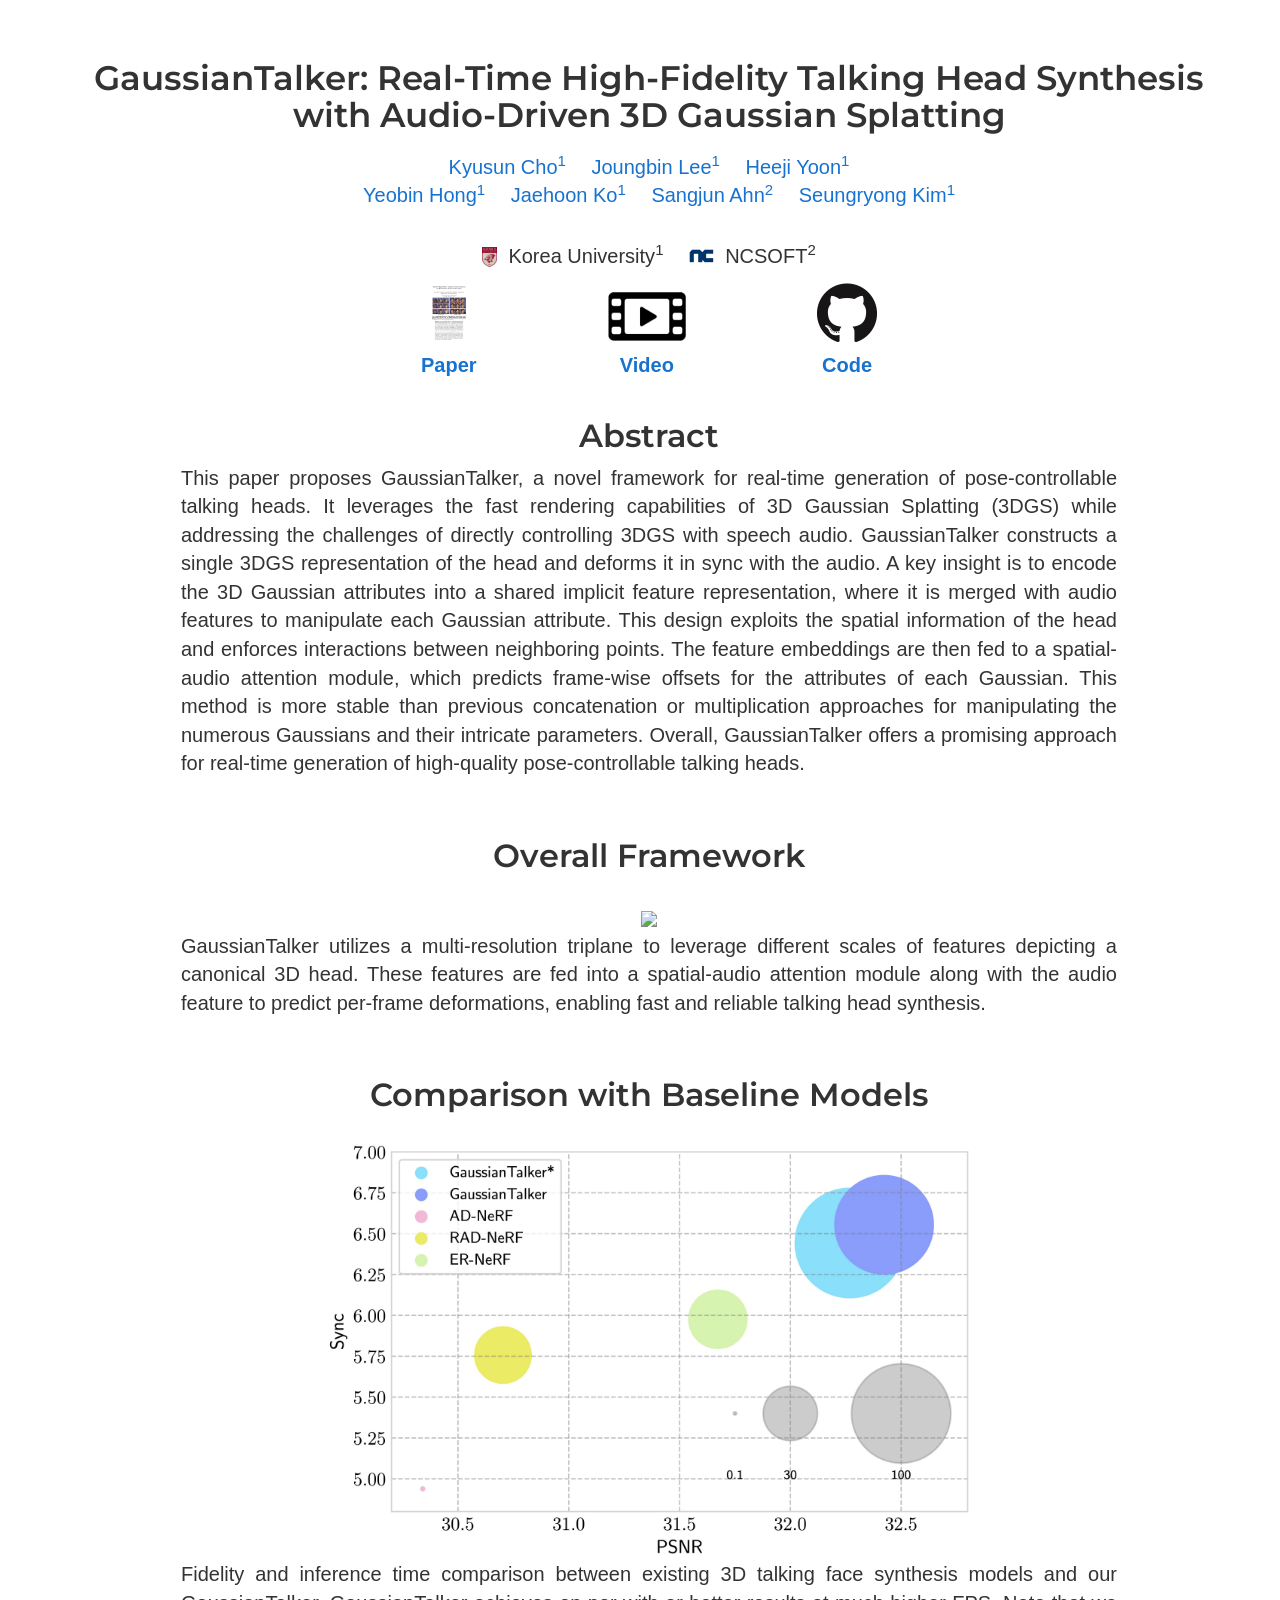
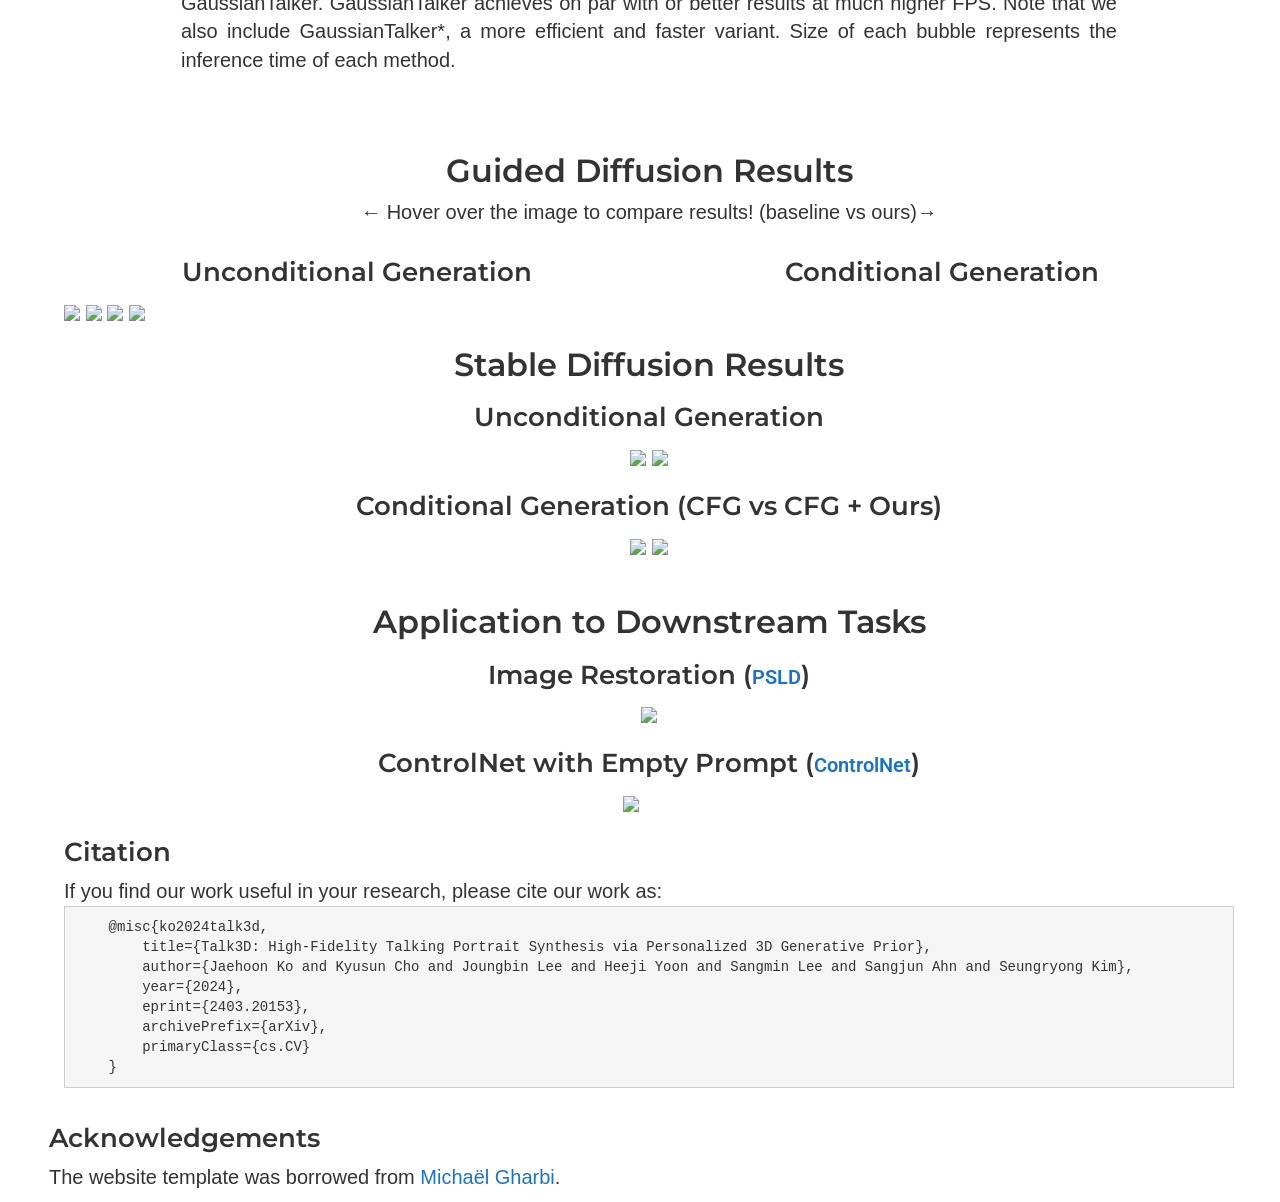
==== index.html @ bc88a886 "Start Project Page" ====
<!DOCTYPE html>
<html>

<head lang="en">
    <meta http-equiv="Content-Type" content="text/html; charset=UTF-8">

    <meta http-equiv="x-ua-compatible" content="ie=edge">

    <title>GaussianTalker</title>

    <meta name="description" content="">
    <meta name="viewport" content="width=device-width, initial-scale=1">

    <meta property="og:image:width" content="1200">
    <meta property="og:image:height" content="630">
    <meta property="og:type" content="website">
    <meta property="og:url" content="https://ku-cvlab.github.io/GaussianTalker/">
    <meta property="og:title" content="GaussianTalker:  Real-Time High-Fidelity Talking Head Synthesis with Audio-Driven 3D Gaussian Splatting">
    <meta property="og:description" content="">

    <link rel="stylesheet" href="css/bootstrap.min.css">
    <link rel="stylesheet" href="css/font-awesome.min.css">
    <link rel="stylesheet" href="css/codemirror.min.css">
    <link rel="stylesheet" href="css/app.css">

    <script src="js/jquery.min.js"></script>
    <script src="js/bootstrap.min.js"></script>
    <script src="js/codemirror.min.js"></script>
    <script src="js/clipboard.min.js"></script>
    <script src="js/video_comparison.js"></script>
    <script src="js/app.js"></script>
</head>

<!-- Google tag (gtag.js) -->
<script async src="https://www.googletagmanager.com/gtag/js?id=G-QVFM103BVF"></script>
<script>
    window.dataLayer = window.dataLayer || [];
    function gtag() { dataLayer.push(arguments); }
    gtag('js', new Date());

    gtag('config', 'G-QVFM103BVF');
</script>

<!-- Image Comparison Slider -->
<!-- https://github.com/sneas/img-comparison-slider -->
<script defer src="https://cdn.jsdelivr.net/npm/img-comparison-slider@8/dist/index.js"></script>
<link rel="stylesheet" href="https://cdn.jsdelivr.net/npm/img-comparison-slider@8/dist/styles.css" />

<body>
    <div style="margin-left:5%; margin-right:5%">
    <div class="container" id="header" style="text-align: center; margin: auto;">
        <div class="row" id="title-row" style="max-width: 100%; margin: 5 auto; display: inline-block">
            <h1 class="col-md-12 text-center" style="margin-top: 60px; font-size: 34px;" id="title">
                GaussianTalker: Real-Time High-Fidelity Talking Head Synthesis <br>with Audio-Driven 3D Gaussian Splatting<br>
                <!-- <small>
                    Arxiv 2024
                </small> -->
            </h1>
        </div>
        <div class="row" id="author-row" style="margin:0 auto;">
            <div class="col-md-12 text-center" style="display: table; margin:0 auto;">
                <a style="text-decoration:none" href="https://github.com/kyustorm7">
                    Kyusun&nbsp;Cho<sup>1</sup>
                </a>
                <span style="padding-left: 20px;"></span>
                <a style="text-decoration:none" href="https://github.com/joungbinlee">
                    Joungbin&nbsp;Lee<sup>1</sup>
                </a>
                <span style="padding-left: 20px;"></span>
                <a style="text-decoration:none" href="https://github.com/yoon-heez">
                    Heeji&nbsp;Yoon<sup>1</sup>
                </a>
                <br>
                <span style="padding-left: 20px;"></span>
                <a style="text-decoration:none" href="https://github.com/yeobinhong">
                    Yeobin&nbsp;Hong<sup>1</sup>
                </a>
                <span style="padding-left: 20px;"></span>
                <a style="text-decoration:none" href="https://github.com/mlnyang">
                    Jaehoon&nbsp;Ko<sup>1</sup>
                </a>
                <span style="padding-left: 20px;"></span>
                <a style="text-decoration:none">
                    Sangjun&nbsp;Ahn<sup>2</sup>
                </a>
                <span style="padding-left: 20px;"></span>
                <a style="text-decoration:none" href="https://cvlab.korea.ac.kr">
                    Seungryong&nbsp;Kim<sup>1</sup>
                </a>

                <table class="author-table" id="author-table">
                    <tr>
                        <td>
    <br>
                            <img src="./imgs/icons/Korea_University.png" width="15px">&nbsp;
                            Korea University<sup>1</sup>
                            <span style="padding-left: 20px;"></span>
                            <img src="./imgs/icons/NC.png" width="25px">&nbsp;
                            NCSOFT<sup>2</sup>
                        </td>
                    </tr>
                    
                </table>
                
            </div>
        </div>
    </div>
    <script>
        document.getElementById('author-row').style.maxWidth = document.getElementById("-row").clientWidth + 'px';
    </script>

    <div class="container" id="main">
        <div class="row">
            <div class="col-sm-6 col-sm-offset-3 text-center">
                <ul class="nav nav-pills nav-justified">
                    <li>
                        <a href="https://arxiv.org/abs/2403.20153">
                            <img src="./imgs/icons/Paper1.png" height="60px">
                            <h4><strong>Paper</strong></h4>
                        </a>
                    </li>
                    <li>
                        <a href="https://youtu.be/yW9No1LDetg" target="_blank">
                            <image src="./imgs/icons/video.png" height="60px">
                                <h4><strong>Video</strong></h4>
                        </a>
                    </li>
                    <li>
                        <a href="https://github.com/KU-CVLAB/gaussiantalker" target="_blank">
                            <image src="./imgs/icons/github.png" height="60px">
                                <h4><strong>Code</strong></h4>
                        </a>
                    </li>
                </ul>
            </div>
        </div>


        <div class="row">
            <div class="text-center col-md-offset-0">
            <h2>
                Abstract
            </h2>
            </div>
            <div style="text-align:justify;  margin-left:10%; margin-right:10%">
                This paper proposes GaussianTalker, a novel framework for real-time generation of pose-controllable talking heads. It leverages the fast rendering capabilities of 3D Gaussian Splatting (3DGS) while addressing the challenges of directly controlling 3DGS with speech audio. GaussianTalker constructs a single 3DGS representation of the head and deforms it in sync with the audio. A key insight is to encode the 3D Gaussian attributes into a shared implicit feature representation, where it is merged with audio features to manipulate each Gaussian attribute. This design exploits the spatial information of the head and enforces interactions between neighboring points. The feature embeddings are then fed to a spatial-audio attention module, which predicts frame-wise offsets for the attributes of each Gaussian. This method is more stable than previous concatenation or multiplication approaches for manipulating the numerous Gaussians and their intricate parameters. Overall, GaussianTalker offers a promising approach for real-time generation of high-quality pose-controllable talking heads.
            </div>
        </div>

        <div class="row">
            <div class="text-center col-md-offset-0">
                <h2 style="margin-top: 60px; margin-bottom: 30px;">
                    Overall Framework
                </h2>
                <img src="imgs/main_figure.jpg" style="width: 75%;" width="100%">
                <div style="text-align:justify;  margin-left:10%; margin-right:10%">
                     GaussianTalker utilizes a multi-resolution triplane to leverage different
                    scales of features depicting a canonical 3D head. These features are fed into a spatial-audio attention module along with the
                    audio feature to predict per-frame deformations, enabling fast and reliable talking head synthesis.
                </div>
            </div>
        </div>

        <!-- <div class="container"> -->
            <div class="row">
                <div class="text-center col-md-offset-0">
                    <h2 style="margin-top: 60px; margin-bottom: 30px;">
                        Comparison with Baseline Models
                    </h2>
                    <img src="imgs/Teaser.jpg" style="width: 55%;" width="100%">
                    <div style="text-align:justify;  margin-left:10%; margin-right:10%">
                        Fidelity and inference time comparison between existing 3D talking face synthesis models and our GaussianTalker. GaussianTalker achieves on par with or better results at much higher FPS. Note that we also include GaussianTalker*, a more efficient and faster variant. Size of each bubble represents the inference time of each method.
                    </div>
                </div>
            </div>
        <!-- </div> -->


            <div class="row">
                <br><br>
                <div class="text-center col-md-offset-0">
                    <h2>
                        Guided Diffusion Results
                    </h2>
                    <p>← Hover over the image to compare results! (baseline vs ours)→</p>
                </div>
                <!-- <div class="text-center col-md-offset-0" style="margin-left: 10px;"> -->
                <!-- <div class="text-center col-md-offset-0">
                    <strong>
                        <h3>Unconditional Generation</h3>
                    </strong>
                    <img-comparison-slider style="width: 49%;" hover="hover">
                        <img slot="first" src="imgs/baseline/adm_uncond_baseline.png" width="100%" />
                        <img slot="second" src="imgs/ours/adm_uncond_ours.png" width="100%" />
                    </img-comparison-slider>
                    <strong>
                        <h3>Conditional Generation</h3>
                    </strong>
                    <img-comparison-slider style="width: 49%;" hover="hover" hover="hover">
                        <img slot="first" src="imgs/baseline/adm_cond_baseline0.png" width="100%" />
                        <img slot="second" src="imgs/ours/adm_cond_ours0.png" width="100%" />
                    </img-comparison-slider> -->
                <div class="col-md-6 text-center">
                    <strong>
                        <h3>Unconditional Generation</h3>
                    </strong>
                </div>
                <div class="col-md-6 text-center">
                    <strong>
                        <h3>Conditional Generation</h3>
                    </strong>
                </div>
                <img-comparison-slider style="width: 49%;" hover="hover" value="66">
                    <img slot="first" src="imgs/baseline/adm_uncond_baseline.jpg" width="100%" />
                    <img slot="second" src="imgs/ours/adm_uncond_ours.jpg" width="100%" />
                </img-comparison-slider>
                <img-comparison-slider style="width: 49%;" hover="hover">
                    <img slot="first" src="imgs/baseline/adm_cond_baseline0.jpg" width="100%" />
                    <img slot="second" src="imgs/ours/adm_cond_ours0.jpg" width="100%" />
                </img-comparison-slider>
            </div>


            <div class="row">
                <div class="text-center col-md-offset-0">
                    <h2>
                        Stable Diffusion Results
                    </h2>
                </div>
                <div class="text-center col-md-offset-0">
                    <strong>
                        <h3>Unconditional Generation</h3>
                    </strong>
                    <img-comparison-slider style="width: 49%;" hover="hover" value="66">
                        <img slot="first" src="imgs/baseline/sd_uncond_baseline_quarter.jpg" width="100%" />
                        <img slot="second" src="imgs/ours/sd_uncond_ours_quarter.jpg" width="100%" />
                    </img-comparison-slider>
                    <strong>
                        <h3>Conditional Generation (CFG vs CFG + Ours)</h3>
                    </strong>
                    <img-comparison-slider style="width: 75%;" hover="hover" value="66">
                        <img slot="first" src="imgs/baseline/sd_cfg.jpg" width="100%" />
                        <img slot="second" src="imgs/ours/sd_cfg_ours.jpg" width="100%" />
                    </img-comparison-slider>
                </div>
            </div>



            <div class="row">
                <div class="text-center col-md-offset-0">
                    <h2 style="margin-top: 45px; margin-bottom: 20px;">
                        Application to Downstream Tasks
                    </h2>

                    <strong>
                        <h3>Image Restoration (<a
                                href="https://github.com/LituRout/PSLD/tree/main?tab=readme-ov-file">PSLD</a>)
                        </h3>
                    </strong>
                    <img src="imgs/applications/psld_quarter_calibri.jpg" style="width: 75%;" width="100%">
                    <strong>
                        <h3>ControlNet with Empty Prompt (<a href="https://arxiv.org/abs/2302.05543">ControlNet</a>)
                        </h3>
                    </strong>
                    <img src="imgs/applications/controlnet_quarter.jpg" style="width: 75%; padding-right: 3%;" width="100%">
                </div>
            </div>

            <div class="row">
                <div style="text-align: left;">
                    <div class="col-md-offset-0">
                        <h3>
                            Citation
                        </h3>
                        If you find our work useful in your research, please cite our work as: 
                        <div class="form-group col-md-0">
                            <pre>
    @misc{ko2024talk3d,
        title={Talk3D: High-Fidelity Talking Portrait Synthesis via Personalized 3D Generative Prior}, 
        author={Jaehoon Ko and Kyusun Cho and Joungbin Lee and Heeji Yoon and Sangmin Lee and Sangjun Ahn and Seungryong Kim},
        year={2024},
        eprint={2403.20153},
        archivePrefix={arXiv},
        primaryClass={cs.CV}
    }</pre>
                        </div>
                    </div>
                </div>
    
                    <div class="row">
                        <div class="col-md-offset-0">
                            <h3>
                                <div style="text-align: left;">Acknowledgements</div>
                            </h3>
                            <p class="text-justify">
                                The website template was borrowed from <a href="http://mgharbi.com/">Michaël Gharbi</a>.
                            </p>
                        </div>
                    </div>
                </div>
            </div>
    
        </div>
    </body>
    
    </html>
---- css/codemirror.min.css ----
.CodeMirror{font-family:monospace;height:300px;color:black}.CodeMirror-lines{padding:4px 0}.CodeMirror pre{padding:0 4px}.CodeMirror-scrollbar-filler,.CodeMirror-gutter-filler{background-color:white}.CodeMirror-gutters{border-right:1px solid #ddd;background-color:#f7f7f7;white-space:nowrap}.CodeMirror-linenumber{padding:0 3px 0 5px;min-width:20px;text-align:right;color:#999;white-space:nowrap}.CodeMirror-guttermarker{color:black}.CodeMirror-guttermarker-subtle{color:#999}.CodeMirror-cursor{border-left:1px solid black;border-right:0;width:0}.CodeMirror div.CodeMirror-secondarycursor{border-left:1px solid silver}.cm-fat-cursor .CodeMirror-cursor{width:auto;border:0;background:#7e7}.cm-fat-cursor div.CodeMirror-cursors{z-index:1}.cm-animate-fat-cursor{width:auto;border:0;-webkit-animation:blink 1.06s steps(1) infinite;-moz-animation:blink 1.06s steps(1) infinite;animation:blink 1.06s steps(1) infinite;background-color:#7e7}@-moz-keyframes blink{50%{background-color:transparent}}@-webkit-keyframes blink{50%{background-color:transparent}}@keyframes blink{50%{background-color:transparent}}.cm-tab{display:inline-block;text-decoration:inherit}.CodeMirror-ruler{border-left:1px solid #ccc;position:absolute}.cm-s-default .cm-header{color:blue}.cm-s-default .cm-quote{color:#090}.cm-negative{color:#d44}.cm-positive{color:#292}.cm-header,.cm-strong{font-weight:bold}.cm-em{font-style:italic}.cm-link{text-decoration:underline}.cm-strikethrough{text-decoration:line-through}.cm-s-default .cm-keyword{color:#708}.cm-s-default .cm-atom{color:#219}.cm-s-default .cm-number{color:#164}.cm-s-default .cm-def{color:#00f}.cm-s-default .cm-variable-2{color:#05a}.cm-s-default .cm-variable-3{color:#085}.cm-s-default .cm-comment{color:#a50}.cm-s-default .cm-string{color:#a11}.cm-s-default .cm-string-2{color:#f50}.cm-s-default .cm-meta{color:#555}.cm-s-default .cm-qualifier{color:#555}.cm-s-default .cm-builtin{color:#30a}.cm-s-default .cm-bracket{color:#997}.cm-s-default .cm-tag{color:#170}.cm-s-default .cm-attribute{color:#00c}.cm-s-default .cm-hr{color:#999}.cm-s-default .cm-link{color:#00c}.cm-s-default .cm-error{color:red}.cm-invalidchar{color:red}.CodeMirror-composing{border-bottom:2px solid}div.CodeMirror span.CodeMirror-matchingbracket{color:#0f0}div.CodeMirror span.CodeMirror-nonmatchingbracket{color:#f22}.CodeMirror-matchingtag{background:rgba(255,150,0,.3)}.CodeMirror-activeline-background{background:#e8f2ff}.CodeMirror{position:relative;overflow:hidden;background:white}.CodeMirror-scroll{overflow:scroll !important;margin-bottom:-30px;margin-right:-30px;padding-bottom:30px;height:100%;outline:0;position:relative}.CodeMirror-sizer{position:relative;border-right:30px solid transparent}.CodeMirror-vscrollbar,.CodeMirror-hscrollbar,.CodeMirror-scrollbar-filler,.CodeMirror-gutter-filler{position:absolute;z-index:6;display:none}.CodeMirror-vscrollbar{right:0;top:0;overflow-x:hidden;overflow-y:scroll}.CodeMirror-hscrollbar{bottom:0;left:0;overflow-y:hidden;overflow-x:scroll}.CodeMirror-scrollbar-filler{right:0;bottom:0}.CodeMirror-gutter-filler{left:0;bottom:0}.CodeMirror-gutters{position:absolute;left:0;top:0;z-index:3}.CodeMirror-gutter{white-space:normal;height:100%;display:inline-block;margin-bottom:-30px;*zoom:1;*display:inline}.CodeMirror-gutter-wrapper{position:absolute;z-index:4;background:none !important;border:none !important}.CodeMirror-gutter-background{position:absolute;top:0;bottom:0;z-index:4}.CodeMirror-gutter-elt{position:absolute;cursor:default;z-index:4}.CodeMirror-gutter-wrapper{-webkit-user-select:none;-moz-user-select:none;user-select:none}.CodeMirror-lines{cursor:text;min-height:1px}.CodeMirror pre{-moz-border-radius:0;-webkit-border-radius:0;border-radius:0;border-width:0;background:transparent;font-family:inherit;font-size:inherit;margin:0;white-space:pre;word-wrap:normal;line-height:inherit;color:inherit;z-index:2;position:relative;overflow:visible;-webkit-tap-highlight-color:transparent}.CodeMirror-wrap pre{word-wrap:break-word;white-space:pre-wrap;word-break:normal}.CodeMirror-linebackground{position:absolute;left:0;right:0;top:0;bottom:0;z-index:0}.CodeMirror-linewidget{position:relative;z-index:2;overflow:auto}.CodeMirror-code{outline:0}.CodeMirror-scroll,.CodeMirror-sizer,.CodeMirror-gutter,.CodeMirror-gutters,.CodeMirror-linenumber{-moz-box-sizing:content-box;box-sizing:content-box}.CodeMirror-measure{position:absolute;width:100%;height:0;overflow:hidden;visibility:hidden}.CodeMirror-cursor{position:absolute}.CodeMirror-measure pre{position:static}div.CodeMirror-cursors{visibility:hidden;position:relative;z-index:3}div.CodeMirror-dragcursors{visibility:visible}.CodeMirror-focused div.CodeMirror-cursors{visibility:visible}.CodeMirror-selected{background:#d9d9d9}.CodeMirror-focused .CodeMirror-selected{background:#d7d4f0}.CodeMirror-crosshair{cursor:crosshair}.CodeMirror-line::selection,.CodeMirror-line>span::selection,.CodeMirror-line>span>span::selection{background:#d7d4f0}.CodeMirror-line::-moz-selection,.CodeMirror-line>span::-moz-selection,.CodeMirror-line>span>span::-moz-selection{background:#d7d4f0}.cm-searching{background:#ffa;background:rgba(255,255,0,.4)}.CodeMirror span{*vertical-align:text-bottom}.cm-force-border{padding-right:.1px}@media print{.CodeMirror div.CodeMirror-cursors{visibility:hidden}}.cm-tab-wrap-hack:after{content:''}span.CodeMirror-selectedtext{background:0}
---- css/app.css ----
/* latin-ext */
@font-face {
  font-family: 'Roboto';
  font-style: italic;
  font-weight: 400;
  src: local('Lato Italic'), local('Lato-Italic'), url(https://fonts.gstatic.com/s/lato/v15/S6u8w4BMUTPHjxsAUi-qNiXg7eU0.woff2) format('woff2');
  unicode-range: U+0100-024F, U+0259, U+1E00-1EFF, U+2020, U+20A0-20AB, U+20AD-20CF, U+2113, U+2C60-2C7F, U+A720-A7FF;
}

/* latin */
@font-face {
  font-family: 'Roboto';
  font-style: italic;
  font-weight: 400;
  src: local('Lato Italic'), local('Lato-Italic'), url(https://fonts.gstatic.com/s/lato/v15/S6u8w4BMUTPHjxsAXC-qNiXg7Q.woff2) format('woff2');
  unicode-range: U+0000-00FF, U+0131, U+0152-0153, U+02BB-02BC, U+02C6, U+02DA, U+02DC, U+2000-206F, U+2074, U+20AC, U+2122, U+2191, U+2193, U+2212, U+2215, U+FEFF, U+FFFD;
}

/* latin-ext */
@font-face {
  font-family: 'Roboto';
  font-style: italic;
  font-weight: 700;
  src: local('Lato Bold Italic'), local('Lato-BoldItalic'), url(https://fonts.gstatic.com/s/lato/v15/S6u_w4BMUTPHjxsI5wq_FQftx9897sxZ.woff2) format('woff2');
  unicode-range: U+0100-024F, U+0259, U+1E00-1EFF, U+2020, U+20A0-20AB, U+20AD-20CF, U+2113, U+2C60-2C7F, U+A720-A7FF;
}

/* latin */
@font-face {
  font-family: 'Roboto';
  font-style: italic;
  font-weight: 700;
  src: local('Lato Bold Italic'), local('Lato-BoldItalic'), url(https://fonts.gstatic.com/s/lato/v15/S6u_w4BMUTPHjxsI5wq_Gwftx9897g.woff2) format('woff2');
  unicode-range: U+0000-00FF, U+0131, U+0152-0153, U+02BB-02BC, U+02C6, U+02DA, U+02DC, U+2000-206F, U+2074, U+20AC, U+2122, U+2191, U+2193, U+2212, U+2215, U+FEFF, U+FFFD;
}

/* latin-ext */
@font-face {
  font-family: 'Roboto';
  font-style: normal;
  font-weight: 400;
  src: local('Lato Regular'), local('Lato-Regular'), url(https://fonts.gstatic.com/s/lato/v15/S6uyw4BMUTPHjxAwXiWtFCfQ7A.woff2) format('woff2');
  unicode-range: U+0100-024F, U+0259, U+1E00-1EFF, U+2020, U+20A0-20AB, U+20AD-20CF, U+2113, U+2C60-2C7F, U+A720-A7FF;
}

/* latin */
@font-face {
  font-family: 'Roboto';
  font-style: normal;
  font-weight: 400;
  src: local('Lato Regular'), local('Lato-Regular'), url(https://fonts.gstatic.com/s/lato/v15/S6uyw4BMUTPHjx4wXiWtFCc.woff2) format('woff2');
  unicode-range: U+0000-00FF, U+0131, U+0152-0153, U+02BB-02BC, U+02C6, U+02DA, U+02DC, U+2000-206F, U+2074, U+20AC, U+2122, U+2191, U+2193, U+2212, U+2215, U+FEFF, U+FFFD;
}

/* latin-ext */
@font-face {
  font-family: 'Roboto';
  font-style: normal;
  font-weight: 700;
  src: local('Lato Bold'), local('Lato-Bold'), url(https://fonts.gstatic.com/s/lato/v15/S6u9w4BMUTPHh6UVSwaPGQ3q5d0N7w.woff2) format('woff2');
  unicode-range: U+0100-024F, U+0259, U+1E00-1EFF, U+2020, U+20A0-20AB, U+20AD-20CF, U+2113, U+2C60-2C7F, U+A720-A7FF;
}

/* latin */
@font-face {
  font-family: 'Roboto';
  font-style: normal;
  font-weight: 700;
  src: local('Lato Bold'), local('Lato-Bold'), url(https://fonts.gstatic.com/s/lato/v15/S6u9w4BMUTPHh6UVSwiPGQ3q5d0.woff2) format('woff2');
  unicode-range: U+0000-00FF, U+0131, U+0152-0153, U+02BB-02BC, U+02C6, U+02DA, U+02DC, U+2000-206F, U+2074, U+20AC, U+2122, U+2191, U+2193, U+2212, U+2215, U+FEFF, U+FFFD;
}

a {
  color: #1772d0;
  text-decoration: none;
}

a:focus,
a:hover {
  color: #f09228;
  text-decoration: none;
}

body,
td,
th,
tr,
p,
a {
  font-family: 'Roboto', Verdana, Helvetica, sans-serif;
  font-size: 12px
}

strong {
  font-family: 'Roboto', Verdana, Helvetica, sans-serif;
  font-size: 12px;
}

heading {
  font-family: 'Roboto', Verdana, Helvetica, sans-serif;
  font-size: 12px;
}

papertitle {
  font-family: 'Roboto', Verdana, Helvetica, sans-serif;
  font-size: 10px;
  font-weight: 700
}
@media (min-width: 480px) {
  body,
  td,
  th,
  tr,
  p,
  a {
    font-family: 'Roboto', Verdana, Helvetica, sans-serif;
    font-size: 20px
  }

  strong {
    font-family: 'Roboto', Verdana, Helvetica, sans-serif;
    font-size: 20px;
  }

  heading {
    font-family: 'Roboto', Verdana, Helvetica, sans-serif;
    font-size: 22px;
  }

  papertitle {
    font-family: 'Roboto', Verdana, Helvetica, sans-serif;
    font-size: 14px;
    font-weight: 700
  }
}
name {
  font-family: 'Roboto', Verdana, Helvetica, sans-serif;
  font-size: 32px;
}

.one {
  width: 160px;
  height: 160px;
  position: relative;
}

.two {
  width: 160px;
  height: 160px;
  position: absolute;
  transition: opacity .2s ease-in-out;
  -moz-transition: opacity .2s ease-in-out;
  -webkit-transition: opacity .2s ease-in-out;
}

.fade {
  transition: opacity .2s ease-in-out;
  -moz-transition: opacity .2s ease-in-out;
  -webkit-transition: opacity .2s ease-in-out;
}

span.highlight {
  background-color: #ffffd0;
}

.CodeMirror {
  font-size: .8em;
  height: auto;
}

.CodeMirror-scroll {
  overflow-y: hidden;
  overflow-x: auto;
}



#header_img {
  margin-top: 2em;
  margin-bottom: 1em;
}

.list-inline {
  list-style: none;
  margin-left: -0.5em;
  margin-right: -0.5em;
  padding-left: 0;
}

.list-inline>li {
  display: inline-block;
  margin-left: 0.5em;
  margin-right: 0.5em;
}

.author-table,
th,
td {
  table-layout: fixed;
  vertical-align: top;
  margin-left: auto;
  margin-right: auto;
  max-width: none;
  width: auto;
  min-width: 50%;
  padding: 3px;
}

.video-compare-container {
  width: 63%;
  margin: 0 auto;
  position: relative;
  display: block;
  line-height: 0;
}

.video {
  width: 100%;
  height: auto;
  position: relative;
  top: 0;
  left: 0;
}

.videoMerge {
  position: relative;
  top: 0;
  left: 0;
  z-index: 10;
  width: 100%;
  display: block;
  margin: 0 auto;
  background-size: cover;
}

.cropped-video {
  width: 100%;
  overflow: hidden;
  display: block;
}
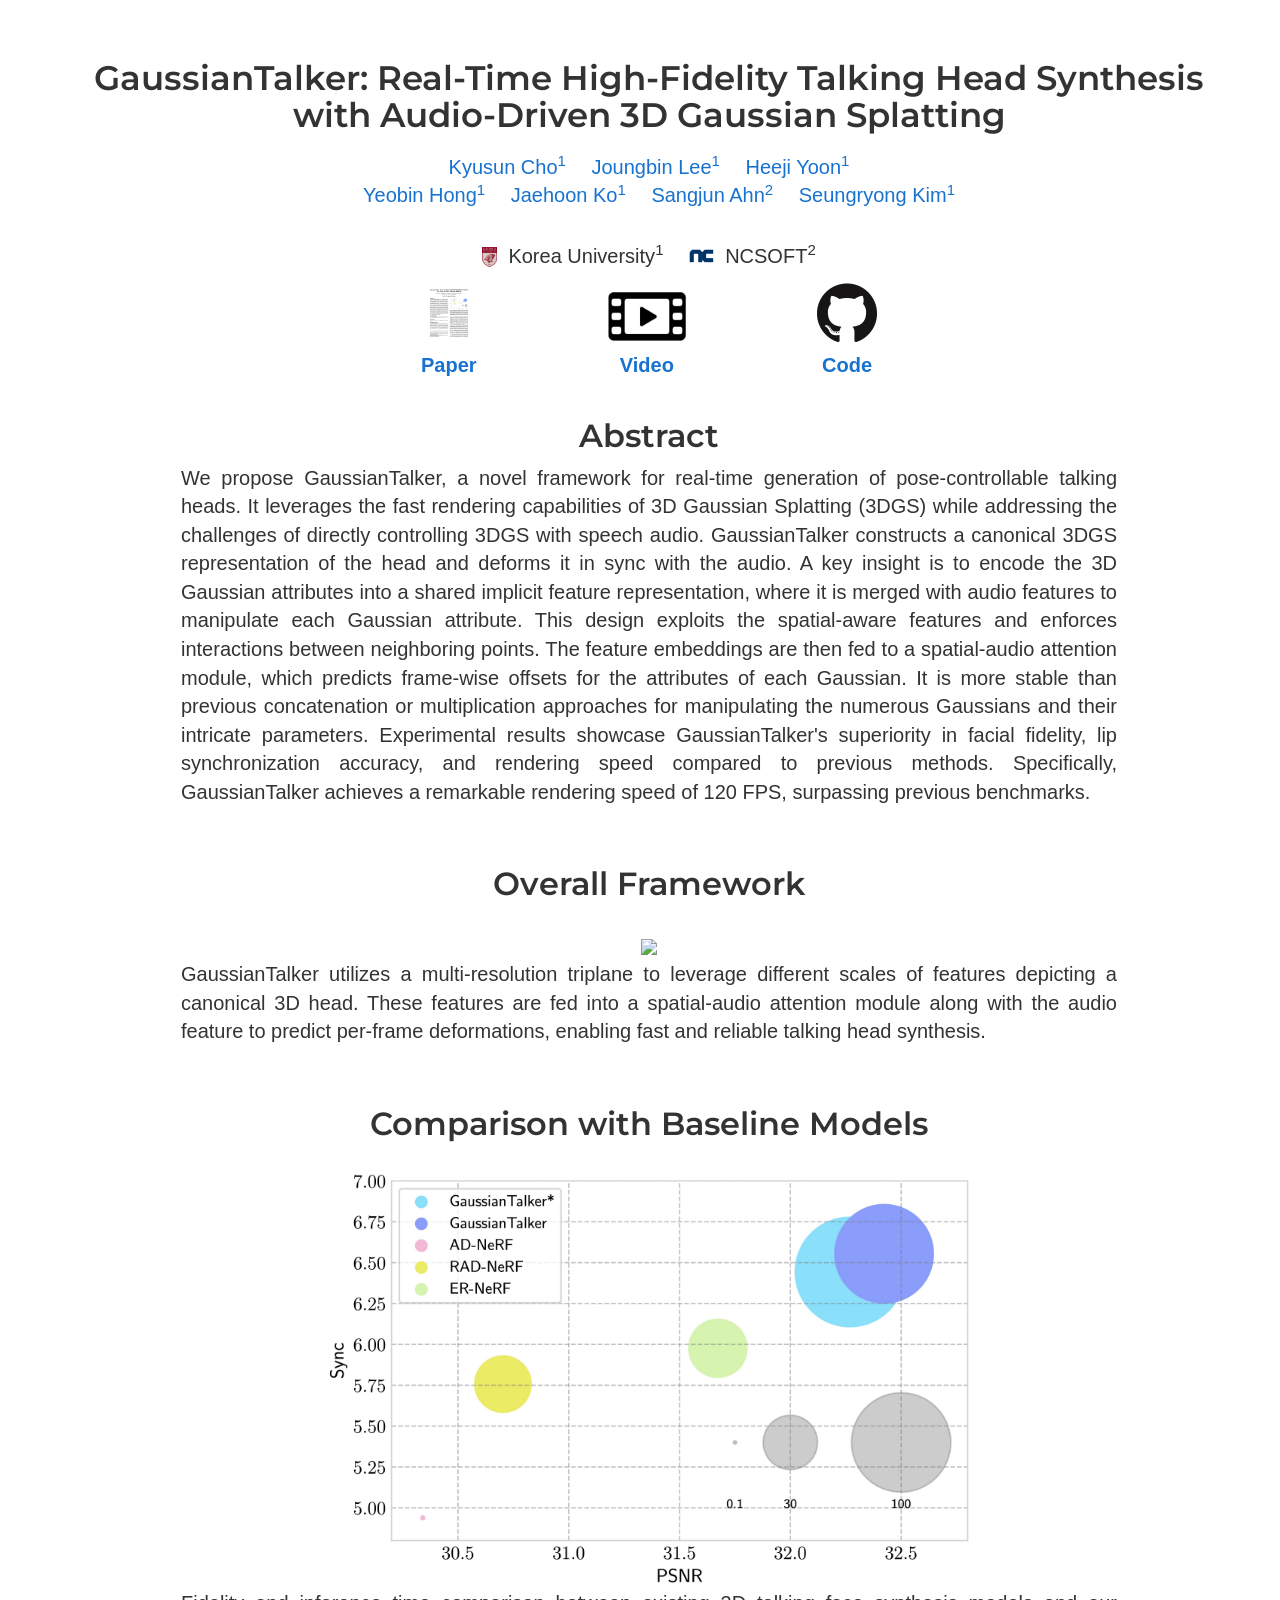
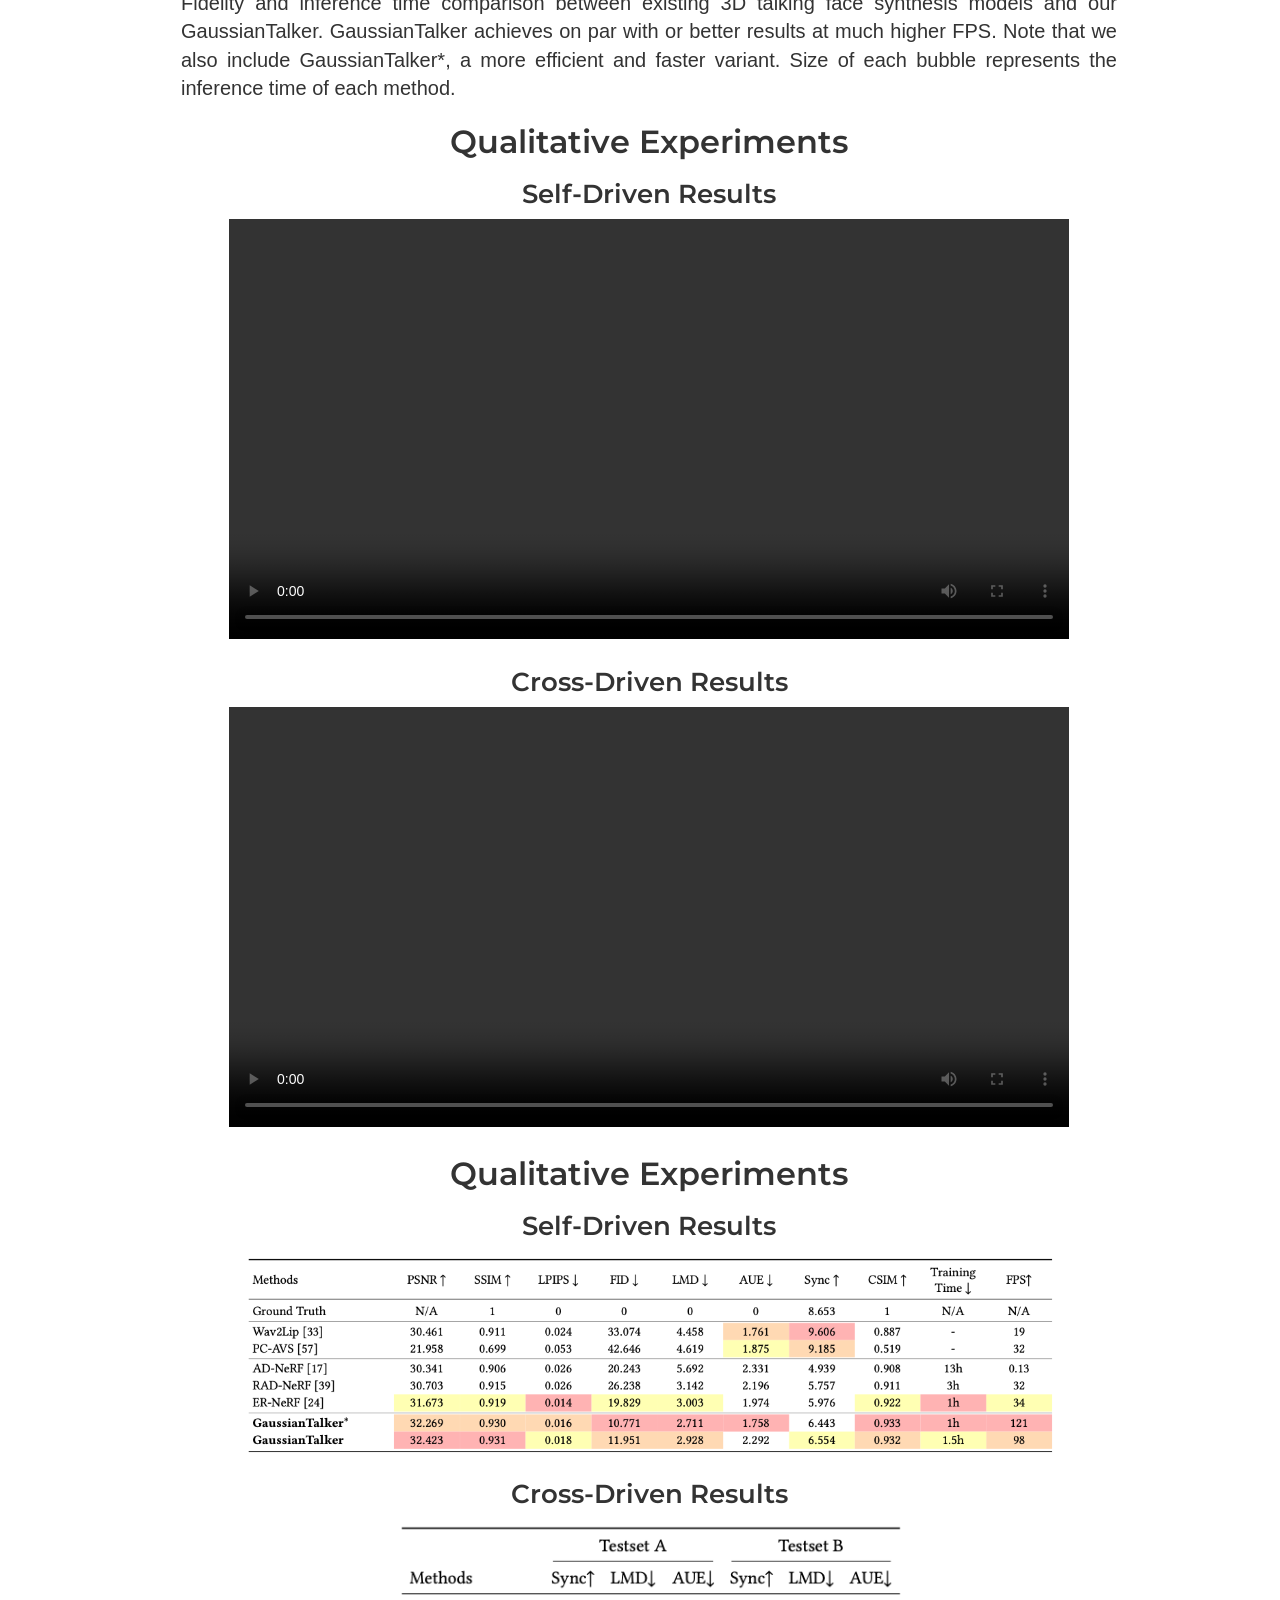
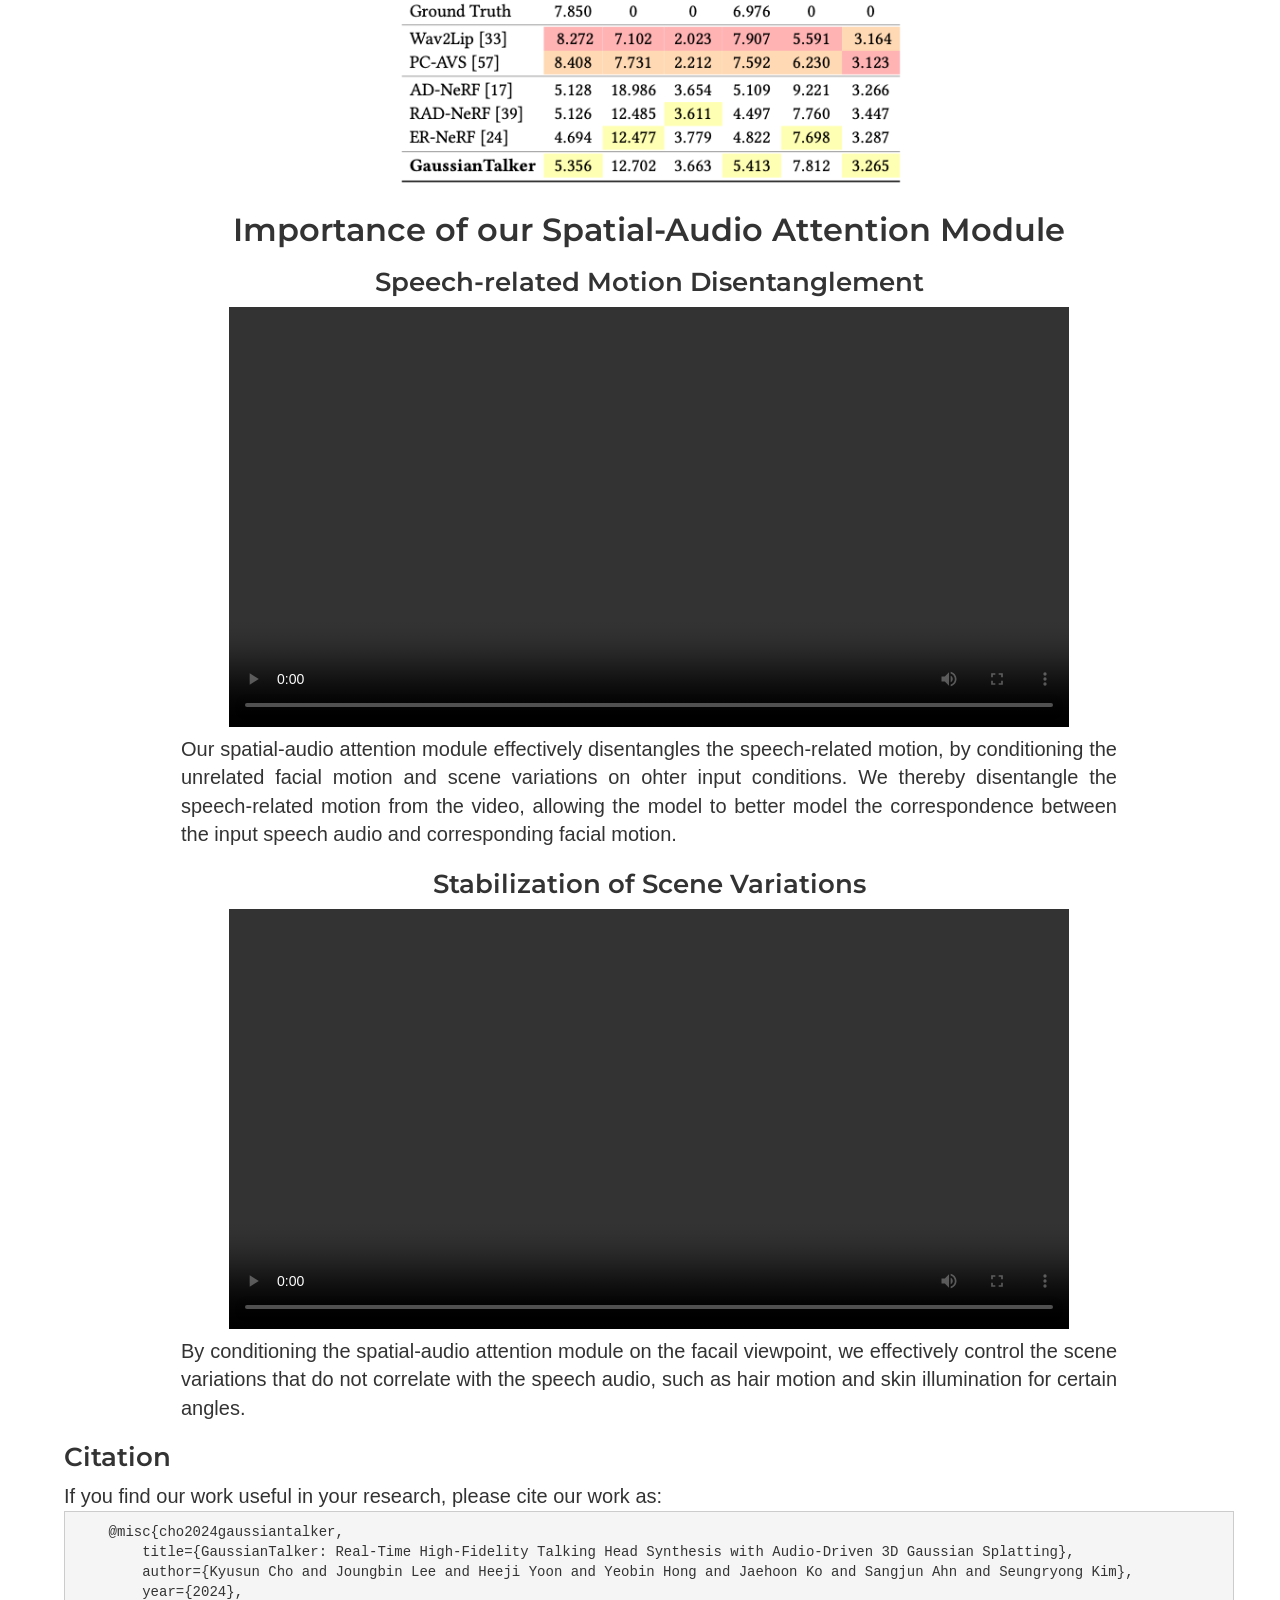
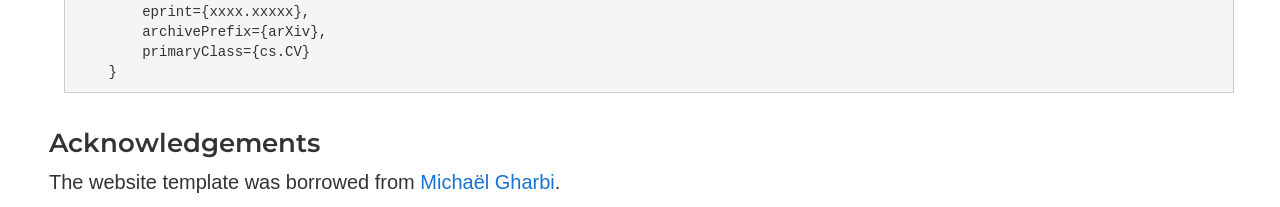
==== commit cb5f10c9: "Add metadata" ====
--- a/index.html
+++ b/index.html
@@ -15,7 +15,7 @@
     <meta property="og:image:height" content="630">
     <meta property="og:type" content="website">
     <meta property="og:url" content="https://ku-cvlab.github.io/GaussianTalker/">
-    <meta property="og:title" content="GaussianTalker:  Real-Time High-Fidelity Talking Head Synthesis with Audio-Driven 3D Gaussian Splatting">
+    <meta property="og:title" content="GaussianTalker: Real-Time High-Fidelity Talking Head Synthesis with Audio-Driven 3D Gaussian Splatting">
     <meta property="og:description" content="">
 
     <link rel="stylesheet" href="css/bootstrap.min.css">
@@ -114,8 +114,8 @@
             <div class="col-sm-6 col-sm-offset-3 text-center">
                 <ul class="nav nav-pills nav-justified">
                     <li>
-                        <a href="https://arxiv.org/abs/2403.20153">
-                            <img src="./imgs/icons/Paper1.png" height="60px">
+                        <a href="https://github.com/KU-CVLAB/gaussiantalker">
+                            <img src="./imgs/icons/Paper1.jpg" height="60px">
                             <h4><strong>Paper</strong></h4>
                         </a>
                     </li>
@@ -143,7 +143,23 @@
             </h2>
             </div>
             <div style="text-align:justify;  margin-left:10%; margin-right:10%">
-                This paper proposes GaussianTalker, a novel framework for real-time generation of pose-controllable talking heads. It leverages the fast rendering capabilities of 3D Gaussian Splatting (3DGS) while addressing the challenges of directly controlling 3DGS with speech audio. GaussianTalker constructs a single 3DGS representation of the head and deforms it in sync with the audio. A key insight is to encode the 3D Gaussian attributes into a shared implicit feature representation, where it is merged with audio features to manipulate each Gaussian attribute. This design exploits the spatial information of the head and enforces interactions between neighboring points. The feature embeddings are then fed to a spatial-audio attention module, which predicts frame-wise offsets for the attributes of each Gaussian. This method is more stable than previous concatenation or multiplication approaches for manipulating the numerous Gaussians and their intricate parameters. Overall, GaussianTalker offers a promising approach for real-time generation of high-quality pose-controllable talking heads.
+                We propose GaussianTalker, a novel framework for real-time generation of
+                pose-controllable talking heads. It leverages the fast rendering capabilities
+                of 3D Gaussian Splatting (3DGS) while addressing the challenges of directly
+                controlling 3DGS with speech audio. GaussianTalker constructs a canonical 3DGS
+                representation of the head and deforms it in sync with the audio. A key insight
+                is to encode the 3D Gaussian attributes into a shared implicit feature
+                representation, where it is merged with audio features to manipulate each
+                Gaussian attribute. This design exploits the spatial-aware features and
+                enforces interactions between neighboring points. The feature embeddings are
+                then fed to a spatial-audio attention module, which predicts frame-wise offsets
+                for the attributes of each Gaussian. It is more stable than previous
+                concatenation or multiplication approaches for manipulating the numerous
+                Gaussians and their intricate parameters. Experimental results showcase
+                GaussianTalker's superiority in facial fidelity, lip synchronization accuracy,
+                and rendering speed compared to previous methods. Specifically, GaussianTalker
+                achieves a remarkable rendering speed of 120 FPS, surpassing previous
+                benchmarks.
             </div>
         </div>
 
@@ -175,100 +191,84 @@
             </div>
         <!-- </div> -->
 
+        <div class="row">
+            <div class="text-center col-md-offset-0">
+                <h2>
+                    Qualitative Experiments
+                </h2>
+            </div>
+            <div class="text-center col-md-offset-0">
+                <strong>
+                    <h3>Self-Driven Results</h3>
+                </strong>
+                <video width="840" controls>
+                    <source src="video/Self-Driven2.mp4" type="video/mp4">
+                    <!-- Your browser does not support the video tag. -->
+                </video>
+                <strong>
+                    <h3>Cross-Driven Results</h3>
+                </strong>
+                <video width="840" controls>
+                    <source src="video/Cross-Driven.mp4" type="video/mp4">
+                    <!-- Your browser does not support the video tag. -->
+                </video>
+            </div>
+        </div>
+
+
+        <div class="row">
+            <div class="text-center col-md-offset-0">
+                <h2>
+                    Qualitative Experiments
+                </h2>
+            </div>
+            <div class="text-center col-md-offset-0">
+                <strong>
+                    <h3>Self-Driven Results</h3>
+                </strong>
+                <img src="imgs/quan/self-driven.png" style="width: 70%;" width="100%">
+                <strong>
+                    <h3>Cross-Driven Results</h3>
+                </strong>
+                <img src="imgs/quan/cross-driven.png" style="width: 45%;" width="100%">
+            </div>
+        </div>
+
+        <div class="row">
+            <div class="text-center col-md-offset-0">
+                <h2>
+                    Importance of our Spatial-Audio Attention Module
+                </h2>
+            </div>
+            <div class="text-center col-md-offset-0">
+                <strong>
+                    <h3>Speech-related Motion Disentanglement</h3>
+                </strong>
+                <video width="840" controls>
+                    <source src="video/Attention-Viz.mp4" type="video/mp4">
+                    <!-- Your browser does not support the video tag. -->
+                </video>
+                <div style="text-align:justify;  margin-left:10%; margin-right:10%">
+                    Our spatial-audio attention module effectively disentangles the speech-related motion, by conditioning the unrelated facial motion and scene variations on ohter input conditions. 
+                    We thereby disentangle the speech-related motion from the video, allowing the model to better model the correspondence between the input speech audio and corresponding facial motion.
+                </div>
+                <strong>
+                    <h3>Stabilization of Scene Variations</h3>
+                </strong>
+                <video width="840" controls>
+                    <source src="video/Effect_of_Hair.mp4" type="video/mp4">
+                    <!-- Your browser does not support the video tag. -->
+                </video>
+                <div style="text-align:justify;  margin-left:10%; margin-right:10%">
+                    By conditioning the spatial-audio attention module on the facail viewpoint, we effectively control the scene variations that do not correlate with the speech audio, such as hair motion and skin illumination for certain angles. 
+                </div>
+            </div>
+        </div>
+
+
 
             <div class="row">
-                <br><br>
-                <div class="text-center col-md-offset-0">
-                    <h2>
-                        Guided Diffusion Results
-                    </h2>
-                    <p>← Hover over the image to compare results! (baseline vs ours)→</p>
-                </div>
-                <!-- <div class="text-center col-md-offset-0" style="margin-left: 10px;"> -->
-                <!-- <div class="text-center col-md-offset-0">
-                    <strong>
-                        <h3>Unconditional Generation</h3>
-                    </strong>
-                    <img-comparison-slider style="width: 49%;" hover="hover">
-                        <img slot="first" src="imgs/baseline/adm_uncond_baseline.png" width="100%" />
-                        <img slot="second" src="imgs/ours/adm_uncond_ours.png" width="100%" />
-                    </img-comparison-slider>
-                    <strong>
-                        <h3>Conditional Generation</h3>
-                    </strong>
-                    <img-comparison-slider style="width: 49%;" hover="hover" hover="hover">
-                        <img slot="first" src="imgs/baseline/adm_cond_baseline0.png" width="100%" />
-                        <img slot="second" src="imgs/ours/adm_cond_ours0.png" width="100%" />
-                    </img-comparison-slider> -->
-                <div class="col-md-6 text-center">
-                    <strong>
-                        <h3>Unconditional Generation</h3>
-                    </strong>
-                </div>
-                <div class="col-md-6 text-center">
-                    <strong>
-                        <h3>Conditional Generation</h3>
-                    </strong>
-                </div>
-                <img-comparison-slider style="width: 49%;" hover="hover" value="66">
-                    <img slot="first" src="imgs/baseline/adm_uncond_baseline.jpg" width="100%" />
-                    <img slot="second" src="imgs/ours/adm_uncond_ours.jpg" width="100%" />
-                </img-comparison-slider>
-                <img-comparison-slider style="width: 49%;" hover="hover">
-                    <img slot="first" src="imgs/baseline/adm_cond_baseline0.jpg" width="100%" />
-                    <img slot="second" src="imgs/ours/adm_cond_ours0.jpg" width="100%" />
-                </img-comparison-slider>
-            </div>
-
-
-            <div class="row">
-                <div class="text-center col-md-offset-0">
-                    <h2>
-                        Stable Diffusion Results
-                    </h2>
-                </div>
-                <div class="text-center col-md-offset-0">
-                    <strong>
-                        <h3>Unconditional Generation</h3>
-                    </strong>
-                    <img-comparison-slider style="width: 49%;" hover="hover" value="66">
-                        <img slot="first" src="imgs/baseline/sd_uncond_baseline_quarter.jpg" width="100%" />
-                        <img slot="second" src="imgs/ours/sd_uncond_ours_quarter.jpg" width="100%" />
-                    </img-comparison-slider>
-                    <strong>
-                        <h3>Conditional Generation (CFG vs CFG + Ours)</h3>
-                    </strong>
-                    <img-comparison-slider style="width: 75%;" hover="hover" value="66">
-                        <img slot="first" src="imgs/baseline/sd_cfg.jpg" width="100%" />
-                        <img slot="second" src="imgs/ours/sd_cfg_ours.jpg" width="100%" />
-                    </img-comparison-slider>
-                </div>
-            </div>
-
-
-
-            <div class="row">
-                <div class="text-center col-md-offset-0">
-                    <h2 style="margin-top: 45px; margin-bottom: 20px;">
-                        Application to Downstream Tasks
-                    </h2>
-
-                    <strong>
-                        <h3>Image Restoration (<a
-                                href="https://github.com/LituRout/PSLD/tree/main?tab=readme-ov-file">PSLD</a>)
-                        </h3>
-                    </strong>
-                    <img src="imgs/applications/psld_quarter_calibri.jpg" style="width: 75%;" width="100%">
-                    <strong>
-                        <h3>ControlNet with Empty Prompt (<a href="https://arxiv.org/abs/2302.05543">ControlNet</a>)
-                        </h3>
-                    </strong>
-                    <img src="imgs/applications/controlnet_quarter.jpg" style="width: 75%; padding-right: 3%;" width="100%">
-                </div>
-            </div>
-
-            <div class="row">
-                <div style="text-align: left;">
+             <div style="text-align: left;">
                     <div class="col-md-offset-0">
                         <h3>
                             Citation
@@ -276,17 +276,17 @@
                         If you find our work useful in your research, please cite our work as: 
                         <div class="form-group col-md-0">
                             <pre>
-    @misc{ko2024talk3d,
-        title={Talk3D: High-Fidelity Talking Portrait Synthesis via Personalized 3D Generative Prior}, 
-        author={Jaehoon Ko and Kyusun Cho and Joungbin Lee and Heeji Yoon and Sangmin Lee and Sangjun Ahn and Seungryong Kim},
+    @misc{cho2024gaussiantalker,
+        title={GaussianTalker: Real-Time High-Fidelity Talking Head Synthesis with Audio-Driven 3D Gaussian Splatting}, 
+        author={Kyusun Cho and Joungbin Lee and Heeji Yoon and Yeobin Hong and Jaehoon Ko and Sangjun Ahn and Seungryong Kim},
         year={2024},
-        eprint={2403.20153},
+        eprint={xxxx.xxxxx},
         archivePrefix={arXiv},
         primaryClass={cs.CV}
     }</pre>
                         </div>
                     </div>
-                </div>
+                </div> 
     
                     <div class="row">
                         <div class="col-md-offset-0">
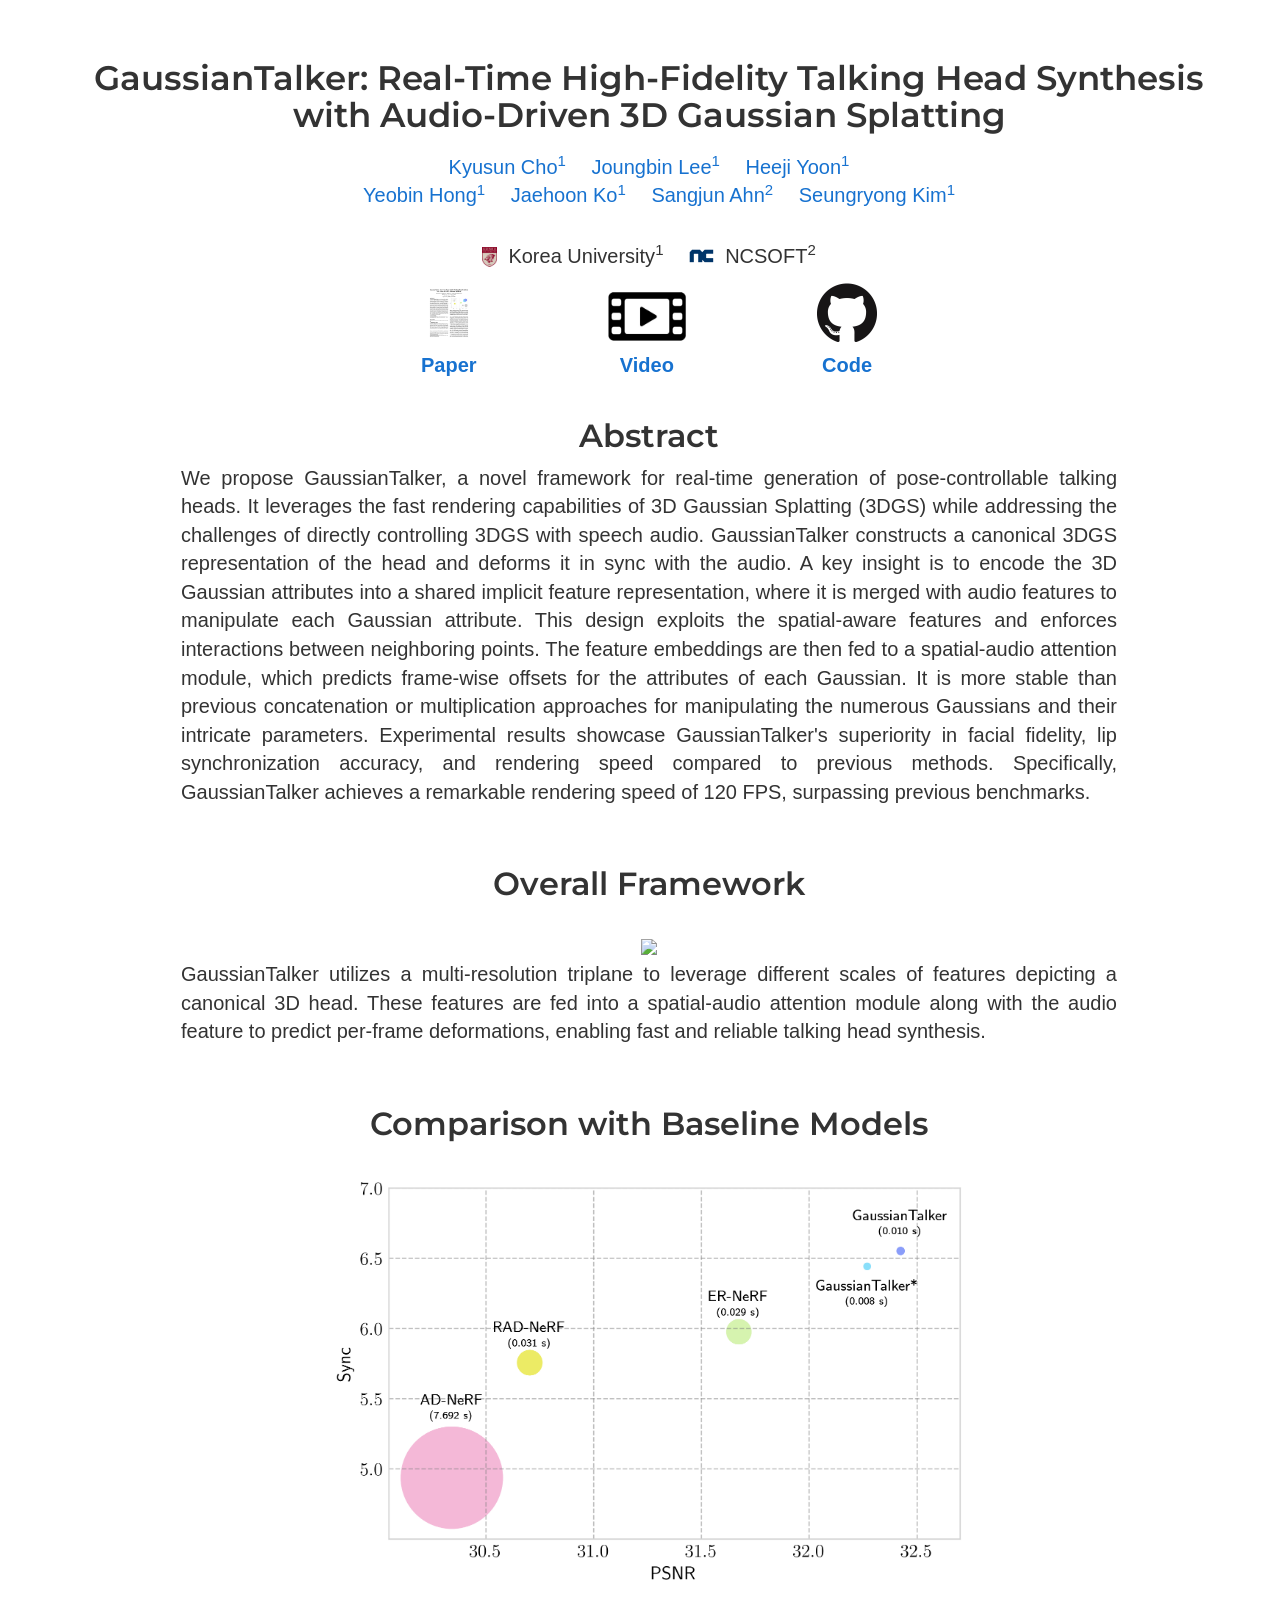
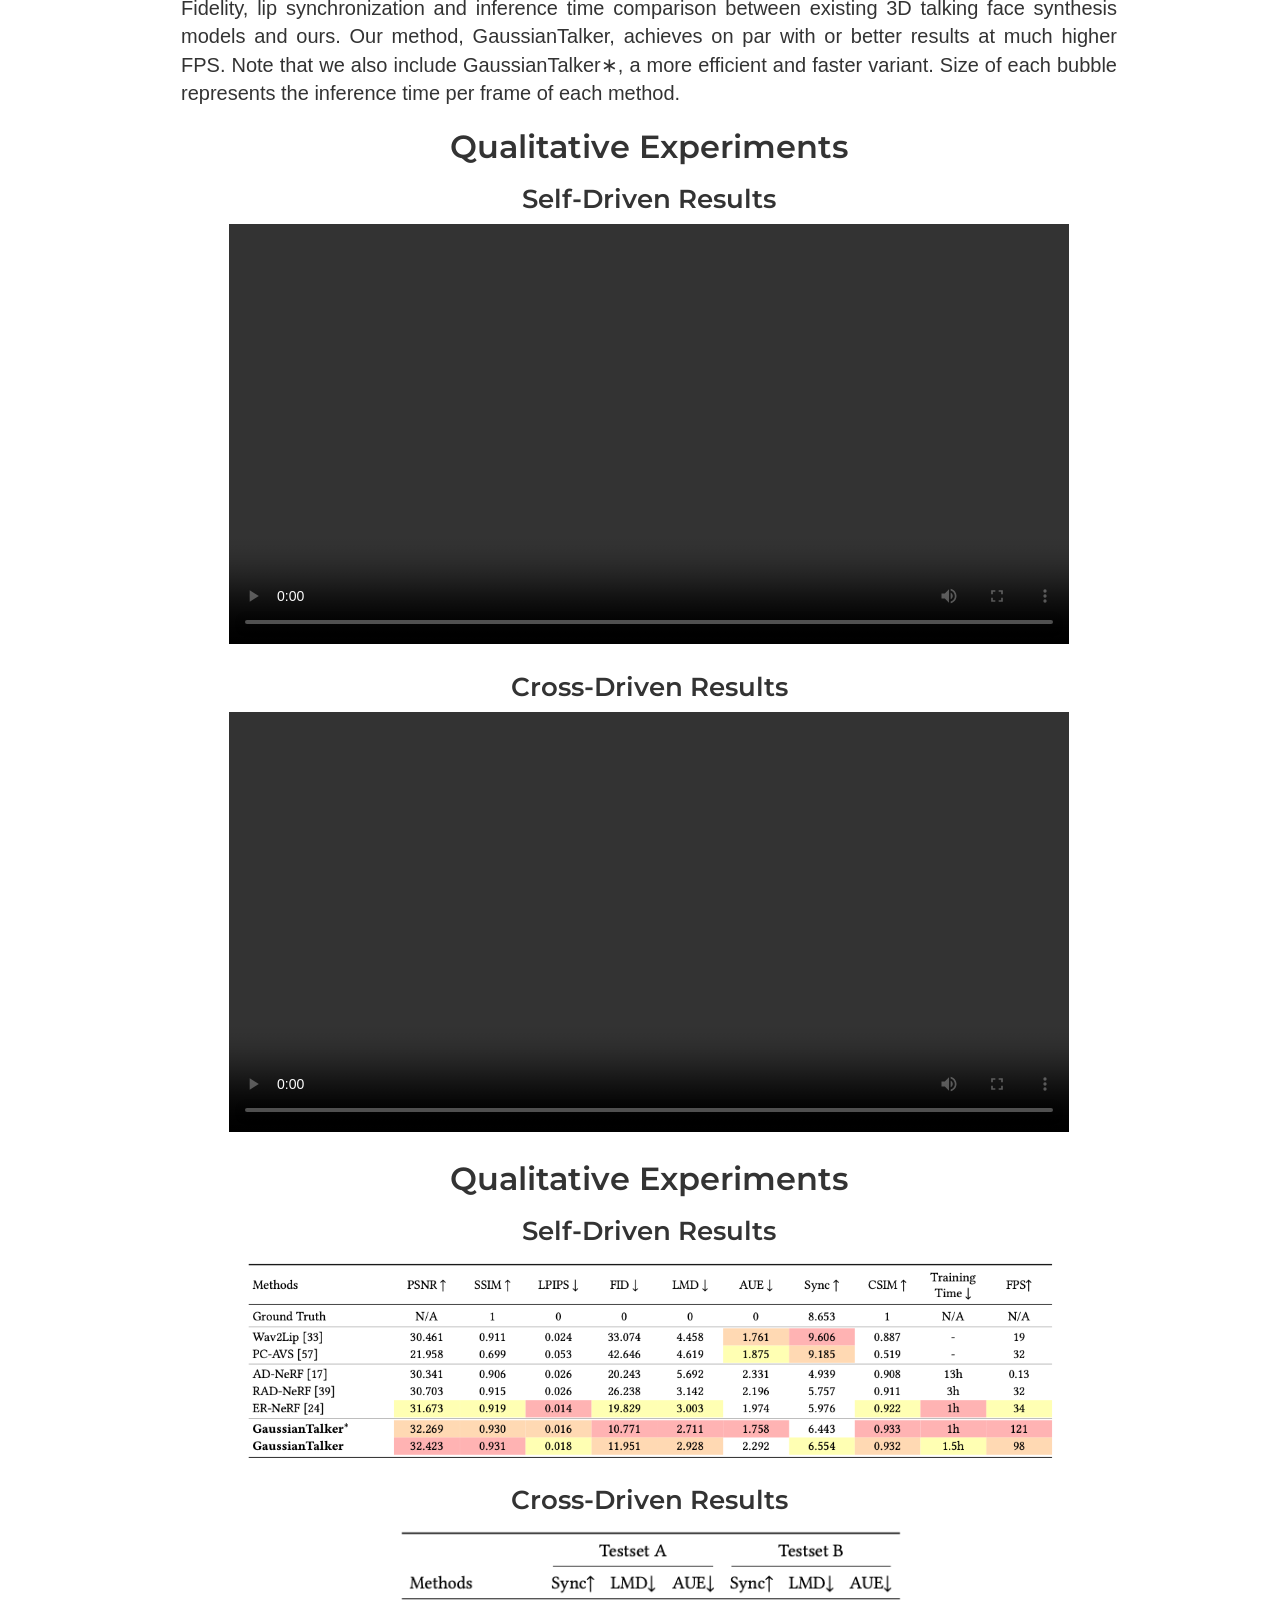
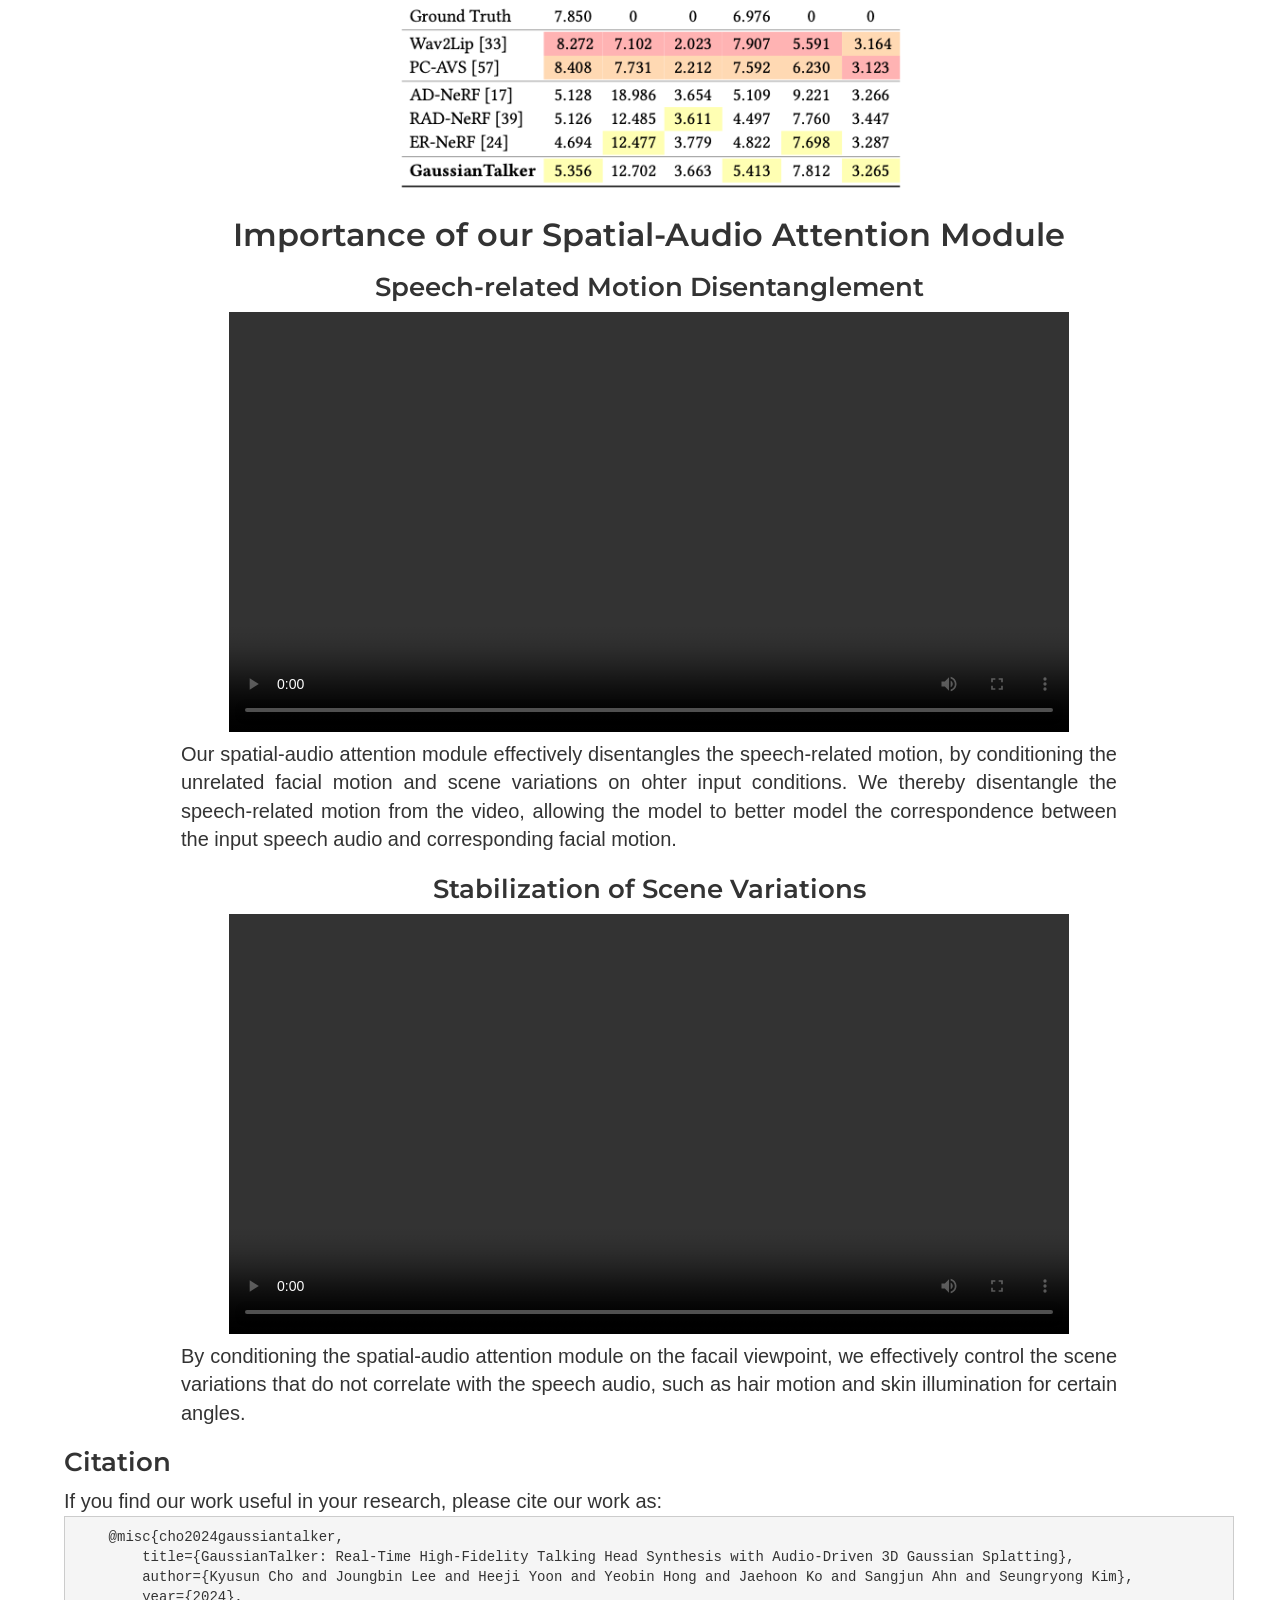
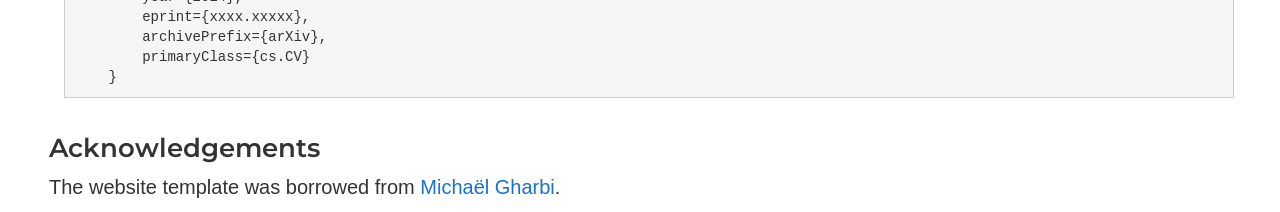
==== commit 6ee5a030: "Change chart" ====
--- a/index.html
+++ b/index.html
@@ -183,9 +183,14 @@
                     <h2 style="margin-top: 60px; margin-bottom: 30px;">
                         Comparison with Baseline Models
                     </h2>
-                    <img src="imgs/Teaser.jpg" style="width: 55%;" width="100%">
+                    <img src="imgs/teaser.png" style="width: 55%;" width="100%">
                     <div style="text-align:justify;  margin-left:10%; margin-right:10%">
-                        Fidelity and inference time comparison between existing 3D talking face synthesis models and our GaussianTalker. GaussianTalker achieves on par with or better results at much higher FPS. Note that we also include GaussianTalker*, a more efficient and faster variant. Size of each bubble represents the inference time of each method.
+                        Fidelity, lip synchronization and inference time
+                        comparison between existing 3D talking face synthesis
+                        models and ours. Our method, GaussianTalker,
+                        achieves on par with or better results at much higher FPS.
+                        Note that we also include GaussianTalker∗, a more efficient
+                        and faster variant. Size of each bubble represents the inference time per frame of each method.
                     </div>
                 </div>
             </div>
